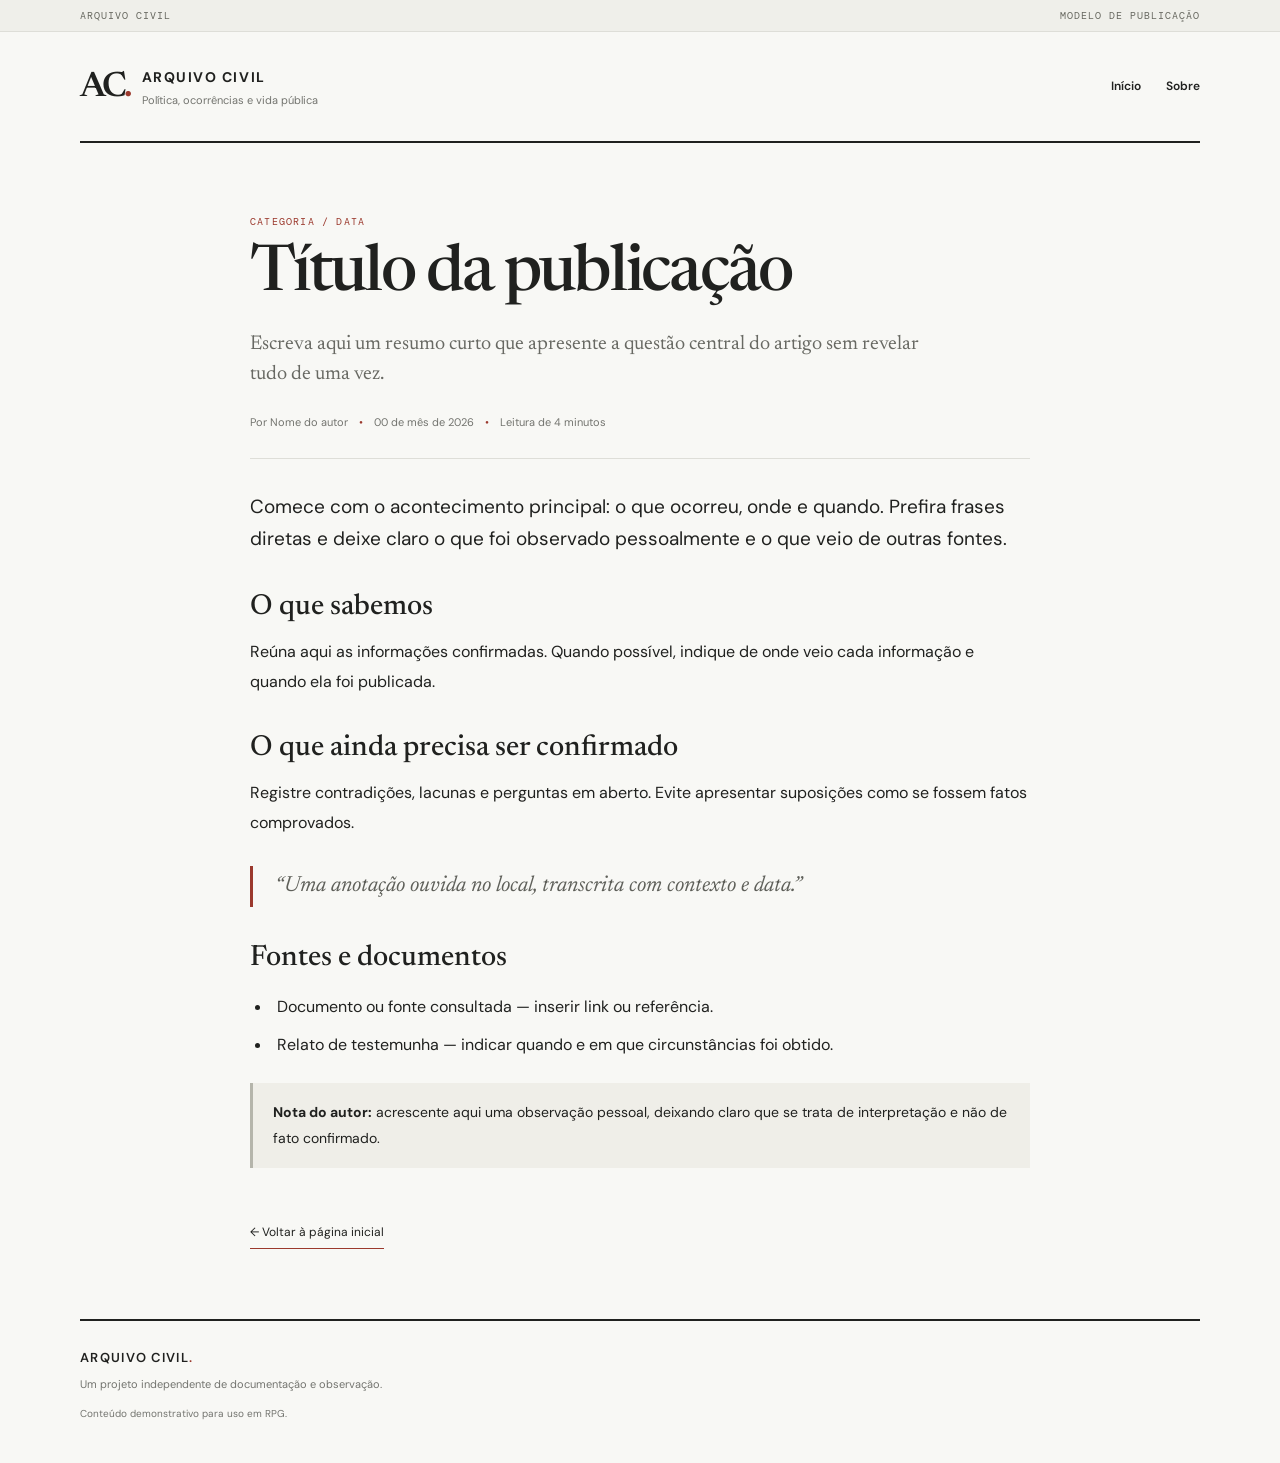
==== artigo.html @ 21077983 "Add files via upload" ====
<!doctype html>
<html lang="pt-BR">
  <head>
    <meta charset="utf-8" />
    <meta name="viewport" content="width=device-width, initial-scale=1" />
    <title>Modelo de artigo — Arquivo Civil</title>
    <link rel="stylesheet" href="css/estilo.css" />
  </head>
  <body>
    <div class="topline">
      <div class="wrap topmeta">
        <span>ARQUIVO CIVIL</span><span>MODELO DE PUBLICAÇÃO</span>
      </div>
    </div>
    <header class="wrap masthead">
      <a class="brand" href="index.html"
        ><span class="brand-mark">AC<span>.</span></span
        ><span
          ><strong>ARQUIVO CIVIL</strong
          ><small>Política, ocorrências e vida pública</small></span
        ></a
      >
      <nav><a href="index.html">Início</a><a href="sobre.html">Sobre</a></nav>
    </header>
    <main class="wrap article-page">
      <p class="eyebrow">CATEGORIA / DATA</p>
      <h1>Título da publicação</h1>
      <p class="article-deck">
        Escreva aqui um resumo curto que apresente a questão central do artigo
        sem revelar tudo de uma vez.
      </p>
      <div class="article-meta">
        Por Nome do autor <span>•</span> 00 de mês de 2026
        <span>•</span> Leitura de 4 minutos
      </div>
      <div class="article-rule"></div>
      <article class="prose">
        <p class="lead-paragraph">
          Comece com o acontecimento principal: o que ocorreu, onde e quando.
          Prefira frases diretas e deixe claro o que foi observado pessoalmente
          e o que veio de outras fontes.
        </p>
        <h2>O que sabemos</h2>
        <p>
          Reúna aqui as informações confirmadas. Quando possível, indique de
          onde veio cada informação e quando ela foi publicada.
        </p>
        <h2>O que ainda precisa ser confirmado</h2>
        <p>
          Registre contradições, lacunas e perguntas em aberto. Evite apresentar
          suposições como se fossem fatos comprovados.
        </p>
        <blockquote>
          “Uma anotação ouvida no local, transcrita com contexto e data.”
        </blockquote>
        <h2>Fontes e documentos</h2>
        <ul>
          <li>Documento ou fonte consultada — inserir link ou referência.</li>
          <li>
            Relato de testemunha — indicar quando e em que circunstâncias foi
            obtido.
          </li>
        </ul>
        <p class="editor-note">
          <strong>Nota do autor:</strong> acrescente aqui uma observação
          pessoal, deixando claro que se trata de interpretação e não de fato
          confirmado.
        </p>
      </article>
      <a class="back-link" href="index.html">← Voltar à página inicial</a>
    </main>
    <footer class="wrap footer">
      <a class="footer-brand" href="index.html">ARQUIVO CIVIL<span>.</span></a>
      <p>Um projeto independente de documentação e observação.</p>
      <p class="fineprint">Conteúdo demonstrativo para uso em RPG.</p>
    </footer>
  </body>
</html>
---- css/estilo.css ----
@import url("https://fonts.googleapis.com/css2?family=DM+Mono:wght@400;500&family=DM+Sans:wght@400;500;600;700&family=Newsreader:opsz,wght@6..72,400;6..72,500;6..72,600&display=swap");
:root {
  --ink: #20211f;
  --muted: #73746f;
  --line: #deded8;
  --paper: #f8f8f5;
  --white: #fff;
  --accent: #9b392d;
  --soft: #efeee8;
}
* {
  box-sizing: border-box;
}
html {
  scroll-behavior: smooth;
}
body {
  margin: 0;
  background: var(--paper);
  color: var(--ink);
  font-family: "DM Sans", Arial, sans-serif;
  font-size: 15px;
  line-height: 1.65;
}
a {
  color: inherit;
  text-decoration: none;
}
a:hover {
  color: var(--accent);
}
.wrap {
  width: min(1120px, calc(100% - 48px));
  margin: 0 auto;
}
.topline {
  border-bottom: 1px solid var(--line);
  background: #efefea;
  font:
    10px "DM Mono",
    monospace;
  letter-spacing: 0.1em;
  color: #66675f;
}
.topmeta {
  display: flex;
  justify-content: space-between;
  padding: 9px 0;
}
.masthead {
  display: flex;
  justify-content: space-between;
  align-items: center;
  gap: 24px;
  padding: 27px 0 24px;
  border-bottom: 2px solid var(--ink);
}
.brand {
  display: flex;
  align-items: center;
  gap: 12px;
}
.brand-mark {
  font-family: "Newsreader", serif;
  font-size: 35px;
  font-weight: 600;
  letter-spacing: -0.08em;
}
.brand-mark span,
.footer-brand span {
  color: var(--accent);
}
.brand strong {
  display: block;
  font-size: 14px;
  letter-spacing: 0.11em;
}
.brand small {
  display: block;
  color: var(--muted);
  font-size: 11px;
  margin-top: 2px;
}
.masthead nav {
  display: flex;
  gap: 25px;
  font-size: 12px;
  font-weight: 600;
}
.masthead nav a {
  padding: 7px 0;
  border-bottom: 2px solid transparent;
}
.masthead nav a:hover,
.masthead nav a.active {
  border-color: var(--accent);
  color: var(--ink);
}
.intro {
  padding: 62px 0 42px;
  max-width: 760px;
}
.eyebrow,
.category,
.small-label {
  font:
    10px "DM Mono",
    monospace;
  letter-spacing: 0.12em;
  color: var(--accent);
}
.intro h1,
.article-page h1 {
  font:
    500 clamp(38px, 6vw, 64px)/1.05 "Newsreader",
    Georgia,
    serif;
  letter-spacing: -0.035em;
  margin: 14px 0 18px;
}
.intro-copy {
  font-size: 17px;
  line-height: 1.7;
  color: #5d5e58;
  max-width: 690px;
  margin: 0;
}
.feature-grid {
  display: grid;
  grid-template-columns: minmax(0, 1.8fr) minmax(240px, 0.8fr);
  gap: 38px;
  padding-bottom: 54px;
}
.lead-card {
  background: var(--white);
  border: 1px solid var(--line);
}
.lead-image {
    position: relative;
    height: 320px;
    overflow: hidden;
    background: #d0d0ca;
}

.lead-image img {
    width: 100%;
    height: 100%;
    object-fit: cover;
    display: block;
    filter: blur(3px);
    transform: scale(1.03);
}

.lead-image::after {
    content: "";
    position: absolute;
    inset: 0;
    background:
        radial-gradient(
            ellipse at center,
            rgba(150, 150, 145, 0.20) 0%,
            rgba(70, 70, 68, 0.25) 55%,
            rgba(0, 0, 0, 0.75) 100%
        );
    pointer-events: none;
}

.lead-image span {
    position: absolute;
    bottom: 16px;
    left: 16px;
    z-index: 2;
    padding: 8px 10px;
    background: rgba(255, 255, 255, 0.9);
    color: #222;
    font-size: 11px;
}
.lead-body {
  padding: 26px 28px 27px;
}
.category {
  margin: 0 0 11px;
  font-size: 9px;
}
.category span {
  padding: 0 5px;
  color: #aaa;
}
.lead-body h2 {
  font:
    500 clamp(27px, 3.4vw, 39px)/1.15 "Newsreader",
    Georgia,
    serif;
  margin: 0 0 13px;
  letter-spacing: -0.02em;
}
.summary {
  color: #5f605a;
  margin: 0 0 19px;
}
.byline,
.article-meta {
  font-size: 11px;
  color: var(--muted);
}
.byline span {
  padding: 0 5px;
}
.read-link {
  display: inline-block;
  margin-top: 22px;
  padding-bottom: 4px;
  border-bottom: 1px solid var(--accent);
  font:
    10px "DM Mono",
    monospace;
  letter-spacing: 0.1em;
}
.read-link span {
  color: var(--accent);
  padding-left: 9px;
}
.side-note {
  padding: 23px 0 0;
}
.side-note h3 {
  font:
    500 30px/1.1 "Newsreader",
    serif;
  margin: 14px 0;
}
.side-note > p:not(.eyebrow):not(.small-label) {
  color: #686963;
  font-size: 13px;
}
.rule {
  height: 1px;
  background: var(--line);
  margin: 27px 0;
}
.small-label {
  font-size: 9px;
}
.topic-list {
  padding: 0;
  list-style: none;
  margin: 12px 0;
}
.topic-list li {
  border-bottom: 1px solid var(--line);
  padding: 12px 0;
  font-size: 12px;
}
.topic-list li span {
  float: right;
  color: var(--muted);
  font-family: "DM Mono", monospace;
}
.section-block {
  border-top: 1px solid var(--line);
  padding: 33px 0 18px;
}
.section-heading {
  display: flex;
  justify-content: space-between;
  align-items: end;
  gap: 20px;
  margin-bottom: 15px;
}
.section-heading .eyebrow {
  margin: 0 0 4px;
}
.section-heading h2 {
  font:
    500 32px "Newsreader",
    serif;
  margin: 0;
}
.section-note {
  font:
    9px "DM Mono",
    monospace;
  letter-spacing: 0.07em;
  color: var(--muted);
  padding-bottom: 8px;
}
.story-row {
  display: grid;
  grid-template-columns: 100px 1fr 28px;
  gap: 20px;
  align-items: start;
  border-top: 1px solid var(--line);
  padding: 22px 0;
}
.story-date {
  font:
    11px "DM Mono",
    monospace;
  color: var(--accent);
  padding-top: 4px;
}
.story-date span {
  display: block;
  color: var(--muted);
  font-size: 10px;
}
.story-content .category {
  margin: 0 0 4px;
}
.story-content h3 {
  font:
    500 25px/1.2 "Newsreader",
    serif;
  margin: 0 0 7px;
}
.story-content > p:last-child {
  margin: 0;
  color: #666760;
  font-size: 13px;
  max-width: 720px;
}
.arrow-link {
  font-size: 20px;
  color: var(--accent);
  text-align: right;
}
.newsletter {
  margin: 48px 0 66px;
  padding: 30px 34px;
  background: var(--soft);
  border-left: 3px solid var(--accent);
  max-width: 760px;
}
.newsletter h2 {
  font:
    500 29px/1.15 "Newsreader",
    serif;
  margin: 7px 0 9px;
}
.newsletter p:last-child {
  color: #666760;
  margin: 0;
  max-width: 600px;
}
.footer {
  border-top: 2px solid var(--ink);
  padding: 24px 0 35px;
  margin-top: 45px;
}
.footer-brand {
  font:
    600 13px "DM Sans",
    sans-serif;
  letter-spacing: 0.1em;
}
.footer p {
  margin: 5px 0;
  color: var(--muted);
  font-size: 11px;
}
.footer .fineprint {
  font-size: 10px;
  margin-top: 13px;
}
.article-page {
  max-width: 780px;
  padding: 62px 0 25px;
}
.article-page > .eyebrow {
  margin-bottom: 14px;
}
.article-page h1 {
  max-width: 760px;
}
.article-deck {
  font:
    20px/1.5 "Newsreader",
    Georgia,
    serif;
  color: #686963;
  max-width: 680px;
}
.article-meta {
  margin: 24px 0;
}
.article-meta span {
  padding: 0 8px;
  color: var(--accent);
}
.article-rule {
  height: 1px;
  background: var(--line);
  margin: 27px 0 32px;
}
.prose {
  font-size: 16px;
  line-height: 1.85;
}
.prose p {
  margin: 0 0 20px;
}
.prose h2 {
  font:
    500 29px/1.2 "Newsreader",
    serif;
  margin: 35px 0 12px;
}
.prose .lead-paragraph {
  font-size: 19px;
  line-height: 1.7;
}
.prose ul {
  padding-left: 22px;
  margin-bottom: 23px;
}
.prose li {
  padding-left: 5px;
  margin-bottom: 8px;
}
.prose blockquote {
  border-left: 3px solid var(--accent);
  margin: 28px 0;
  padding: 4px 0 4px 22px;
  font:
    italic 22px/1.5 "Newsreader",
    serif;
  color: #5f605a;
}
.notice,
.editor-note {
  background: var(--soft);
  padding: 17px 20px;
  border-left: 3px solid #b5b5ab;
  margin: 25px 0;
}
.notice p {
  margin: 5px 0 0;
  font-size: 14px;
}
.editor-note {
  font-size: 14px;
}
.back-link {
  display: inline-block;
  margin-top: 35px;
  font-size: 12px;
  border-bottom: 1px solid var(--accent);
  padding-bottom: 5px;
}
.about-page {
  min-height: 55vh;
}
@media (max-width: 720px) {
  .wrap {
    width: min(100% - 32px, 1120px);
  }
  .masthead {
    align-items: flex-start;
    flex-direction: column;
    padding: 20px 0;
  }
  .masthead nav {
    gap: 17px;
    flex-wrap: wrap;
  }
  .intro {
    padding: 43px 0 30px;
  }
  .feature-grid {
    grid-template-columns: 1fr;
    gap: 20px;
  }
  .side-note {
    padding: 10px 0;
  }
  .lead-image {
    min-height: 150px;
  }
  .lead-body {
    padding: 22px;
  }
  .section-heading {
    align-items: flex-start;
    flex-direction: column;
    gap: 4px;
  }
  .section-note {
    padding: 0;
  }
  .story-row {
    grid-template-columns: 65px 1fr 18px;
    gap: 12px;
  }
  .story-content h3 {
    font-size: 22px;
  }
  .article-page {
    padding-top: 42px;
  }
  .article-deck {
    font-size: 18px;
  }
  .topmeta {
    font-size: 8px;
    gap: 12px;
  }
  .newsletter {
    padding: 24px;
    margin: 36px 0 48px;
  }
}
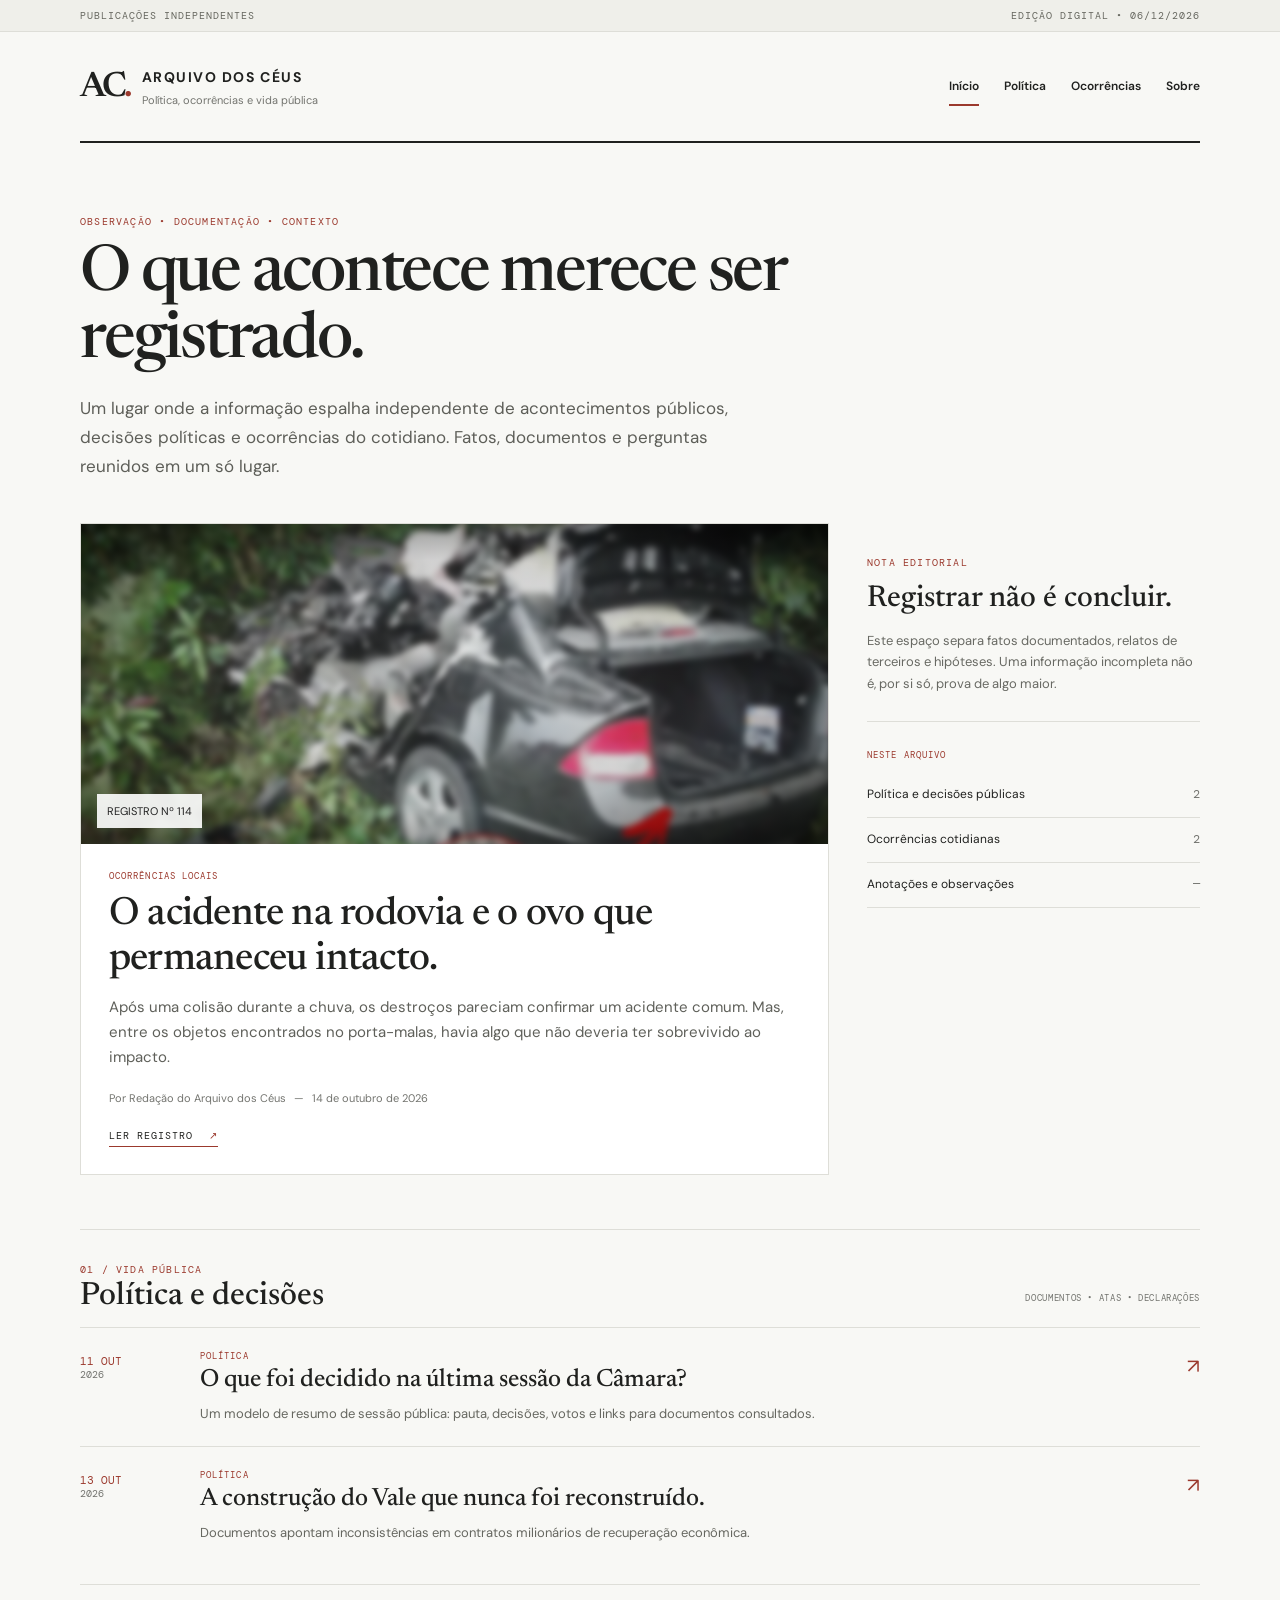
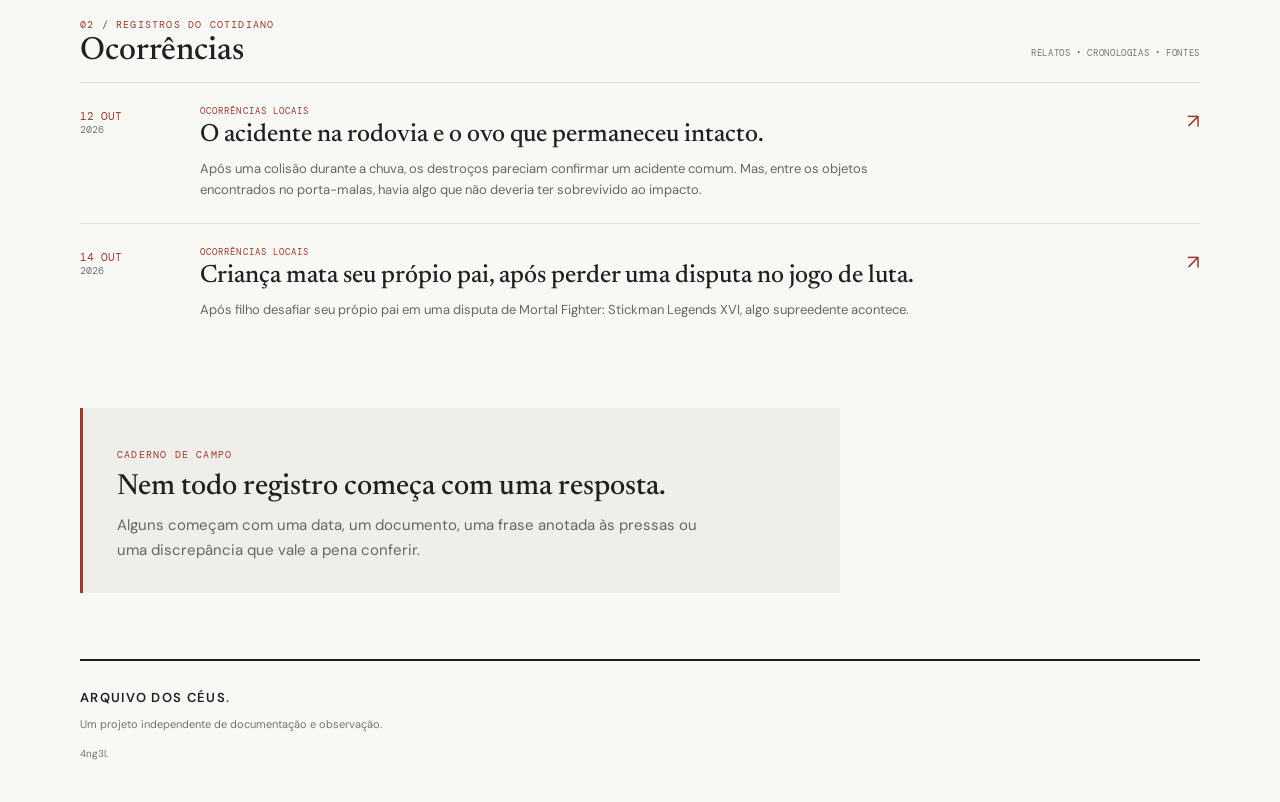
==== commit 0f04a815: "Update artigo.html" ====
--- a/artigo.html
+++ b/artigo.html
@@ -1,78 +1,104 @@
 <!doctype html>
 <html lang="pt-BR">
-  <head>
-    <meta charset="utf-8" />
-    <meta name="viewport" content="width=device-width, initial-scale=1" />
-    <title>Modelo de artigo — Arquivo Civil</title>
-    <link rel="stylesheet" href="css/estilo.css" />
-  </head>
-  <body>
-    <div class="topline">
-      <div class="wrap topmeta">
-        <span>ARQUIVO CIVIL</span><span>MODELO DE PUBLICAÇÃO</span>
-      </div>
-    </div>
-    <header class="wrap masthead">
-      <a class="brand" href="index.html"
-        ><span class="brand-mark">AC<span>.</span></span
-        ><span
-          ><strong>ARQUIVO CIVIL</strong
-          ><small>Política, ocorrências e vida pública</small></span
-        ></a
-      >
-      <nav><a href="index.html">Início</a><a href="sobre.html">Sobre</a></nav>
-    </header>
-    <main class="wrap article-page">
-      <p class="eyebrow">CATEGORIA / DATA</p>
-      <h1>Título da publicação</h1>
-      <p class="article-deck">
-        Escreva aqui um resumo curto que apresente a questão central do artigo
-        sem revelar tudo de uma vez.
-      </p>
-      <div class="article-meta">
-        Por Nome do autor <span>•</span> 00 de mês de 2026
-        <span>•</span> Leitura de 4 minutos
-      </div>
-      <div class="article-rule"></div>
-      <article class="prose">
-        <p class="lead-paragraph">
-          Comece com o acontecimento principal: o que ocorreu, onde e quando.
-          Prefira frases diretas e deixe claro o que foi observado pessoalmente
-          e o que veio de outras fontes.
-        </p>
-        <h2>O que sabemos</h2>
-        <p>
-          Reúna aqui as informações confirmadas. Quando possível, indique de
-          onde veio cada informação e quando ela foi publicada.
-        </p>
-        <h2>O que ainda precisa ser confirmado</h2>
-        <p>
-          Registre contradições, lacunas e perguntas em aberto. Evite apresentar
-          suposições como se fossem fatos comprovados.
-        </p>
-        <blockquote>
-          “Uma anotação ouvida no local, transcrita com contexto e data.”
-        </blockquote>
-        <h2>Fontes e documentos</h2>
-        <ul>
-          <li>Documento ou fonte consultada — inserir link ou referência.</li>
-          <li>
-            Relato de testemunha — indicar quando e em que circunstâncias foi
-            obtido.
-          </li>
+<head>
+  <meta charset="utf-8">
+  <meta name="viewport" content="width=device-width, initial-scale=1">
+  <meta name="description" content="Angel's Heaven — registros independentes de política, ocorrências e vida pública.">
+  <title>Arquivos dos Céus — Registros independentes</title>
+  <link rel="stylesheet" href="css/estilo.css">
+  <script src="js/site.js" defer></script>
+</head>
+<body>
+  <div class="topline"><div class="wrap topmeta"><span>PUBLICAÇÕES INDEPENDENTES</span><span id="today">REGISTROS • EDIÇÃO DIGITAL</span></div></div>
+  <header class="wrap masthead">
+    <a class="brand" href="index.html" aria-label="Arquivos dos Céus, página inicial">
+      <span class="brand-mark">AC<span>.</span></span>
+      <span><strong>ARQUIVO DOS CÉUS</strong><small>Política, ocorrências e vida pública</small></span>
+    </a>
+    <nav aria-label="Navegação principal">
+      <a class="active" href="index.html">Início</a>
+      <a href="#politica">Política</a>
+      <a href="#ocorrencias">Ocorrências</a>
+      <a href="sobre.html">Sobre</a>
+    </nav>
+  </header>
+
+  <main class="wrap">
+    <section class="intro">
+      <p class="eyebrow">OBSERVAÇÃO • DOCUMENTAÇÃO • CONTEXTO</p>
+      <h1>O que acontece merece ser registrado.</h1>
+      <p class="intro-copy">Um lugar onde a informação espalha independente de acontecimentos públicos, decisões políticas e ocorrências do cotidiano. Fatos, documentos e perguntas reunidos em um só lugar.</p>
+    </section>
+
+    <section class="feature-grid" aria-label="Publicação em destaque">
+      <article class="lead-card">
+        <div class="lead-image">
+          <img src="images/ovo.png" alt="Porta mala, ovo intacto">
+          <span>REGISTRO Nº 114</span>
+        </div>
+        <div class="lead-body">
+          <p class="category">OCORRÊNCIAS LOCAIS <span></span></p>
+          <h2><a href="artigos/acidente-na-rodovia.html">O acidente na rodovia e o ovo que permaneceu intacto.</a></h2>
+          <p class="summary">Após uma colisão durante a chuva, os destroços pareciam confirmar um acidente comum. Mas, entre os objetos encontrados no porta-malas, havia algo que não deveria ter sobrevivido ao impacto. </p>
+          <div class="byline">Por Redação do Arquivo dos Céus <span>—</span> 14 de outubro de 2026</div>
+          <a class="read-link" href="artigos/acidente-na-rodovia.html">LER REGISTRO <span>↗</span></a>
+        </div>
+      </article>
+      <aside class="side-note">
+        <p class="eyebrow">NOTA EDITORIAL</p>
+        <h3>Registrar não é concluir.</h3>
+        <p>Este espaço separa fatos documentados, relatos de terceiros e hipóteses. Uma informação incompleta não é, por si só, prova de algo maior.</p>
+        <div class="rule"></div>
+        <p class="small-label">NESTE ARQUIVO</p>
+        <ul class="topic-list">
+          <li><a href="#politica">Política e decisões públicas <span id="contador-politico">0</span></a></li>
+          <li><a href="#ocorrencias">Ocorrências cotidianas <span id="contador-ocorrencia">0</span></a></li>
+          <li><a href="#anotacoes">Anotações e observações <span>—</span></a></li>
         </ul>
-        <p class="editor-note">
-          <strong>Nota do autor:</strong> acrescente aqui uma observação
-          pessoal, deixando claro que se trata de interpretação e não de fato
-          confirmado.
-        </p>
+      </aside>
+    </section>
+
+    <section class="section-block" id="politica">
+      <div class="section-heading"><div><p class="eyebrow">01 / VIDA PÚBLICA</p><h2>Política e decisões</h2></div><span class="section-note">DOCUMENTOS • ATAS • DECLARAÇÕES</span></div>
+      <article data-cartegoria="politico" class="story-row">
+        <div class="story-date">11 OUT <span>2026</span></div>
+        <div class="story-content"><p class="category">POLÍTICA</p><h3><a href="artigos/sessao-da-camara.html">O que foi decidido na última sessão da Câmara?</a></h3><p>Um modelo de resumo de sessão pública: pauta, decisões, votos e links para documentos consultados.</p></div>
+        <a class="arrow-link" href="artigos/sessao-da-camara.html" aria-label="Ler artigo">↗</a>
       </article>
-      <a class="back-link" href="index.html">← Voltar à página inicial</a>
-    </main>
-    <footer class="wrap footer">
-      <a class="footer-brand" href="index.html">ARQUIVO CIVIL<span>.</span></a>
-      <p>Um projeto independente de documentação e observação.</p>
-      <p class="fineprint">Conteúdo demonstrativo para uso em RPG.</p>
-    </footer>
-  </body>
+      <article data-cartegoria="politico" class="story-row">
+        <div class="story-date">13 OUT <span>2026</span></div>
+        <div class="story-content"><p class="category">POLÍTICA</p><h3><a href="artigos/vale.html">A construção do Vale que nunca foi reconstruído.</a></h3><p>Documentos apontam inconsistências em contratos milionários de recuperação econômica.</p></div>
+        <a class="arrow-link" href="artigos/vale.html" aria-label="Ler artigo">↗</a>
+      </article>
+    </section>
+
+    <section class="section-block" id="ocorrencias">
+      <div class="section-heading"><div><p class="eyebrow">02 / REGISTROS DO COTIDIANO</p><h2>Ocorrências</h2></div><span class="section-note">RELATOS • CRONOLOGIAS • FONTES</span></div>
+      <article class="story-row" data-cartegoria="ocorrencia">
+        <div class="story-date">12 OUT <span>2026</span></div>
+        <div class="story-content"><p class="category">OCORRÊNCIAS LOCAIS</p><h3><a href="artigos/acidente-na-rodovia.html">O acidente na rodovia e o ovo que permaneceu intacto.</a></h3><p>Após uma colisão durante a chuva, os destroços pareciam confirmar um acidente comum. Mas, entre os objetos encontrados no porta-malas, havia algo que não deveria ter sobrevivido ao impacto.</p></div>
+        <a class="arrow-link" href="artigos/acidente-na-rodovia.html" aria-label="Ler artigo">↗</a>
+      </article>
+
+      <article class="story-row" data-cartegoria="ocorrencia">
+        <div class="story-date">14 OUT <span>2026</span></div>
+        <div class="story-content"><p class="category">OCORRÊNCIAS LOCAIS</p><h3><a href="artigos/acidente-na-rodovia.html">Criança mata seu própio pai, após perder uma disputa no jogo de luta.</a></h3><p>Após filho desafiar seu própio pai em uma disputa de Mortal Fighter: Stickman Legends XVI, algo supreedente acontece.</p></div>
+        <a class="arrow-link" href="artigos/acidente-na-rodovia.html" aria-label="Ler artigo">↗</a>
+      </article>
+
+    </section>
+
+    <section class="newsletter" id="anotacoes">
+      <p class="eyebrow">CADERNO DE CAMPO</p>
+      <h2>Nem todo registro começa com uma resposta.</h2>
+      <p>Alguns começam com uma data, um documento, uma frase anotada às pressas ou uma discrepância que vale a pena conferir.</p>
+    </section>
+  </main>
+
+  <footer class="wrap footer">
+    <a class="footer-brand" href="../index.html">ARQUIVO DOS CÉUS<span>.</span></a>
+    <p>Um projeto independente de documentação e observação.</p>
+    <p class="fineprint">4ng3l.</p>
+  </footer>
+</body>
 </html>
